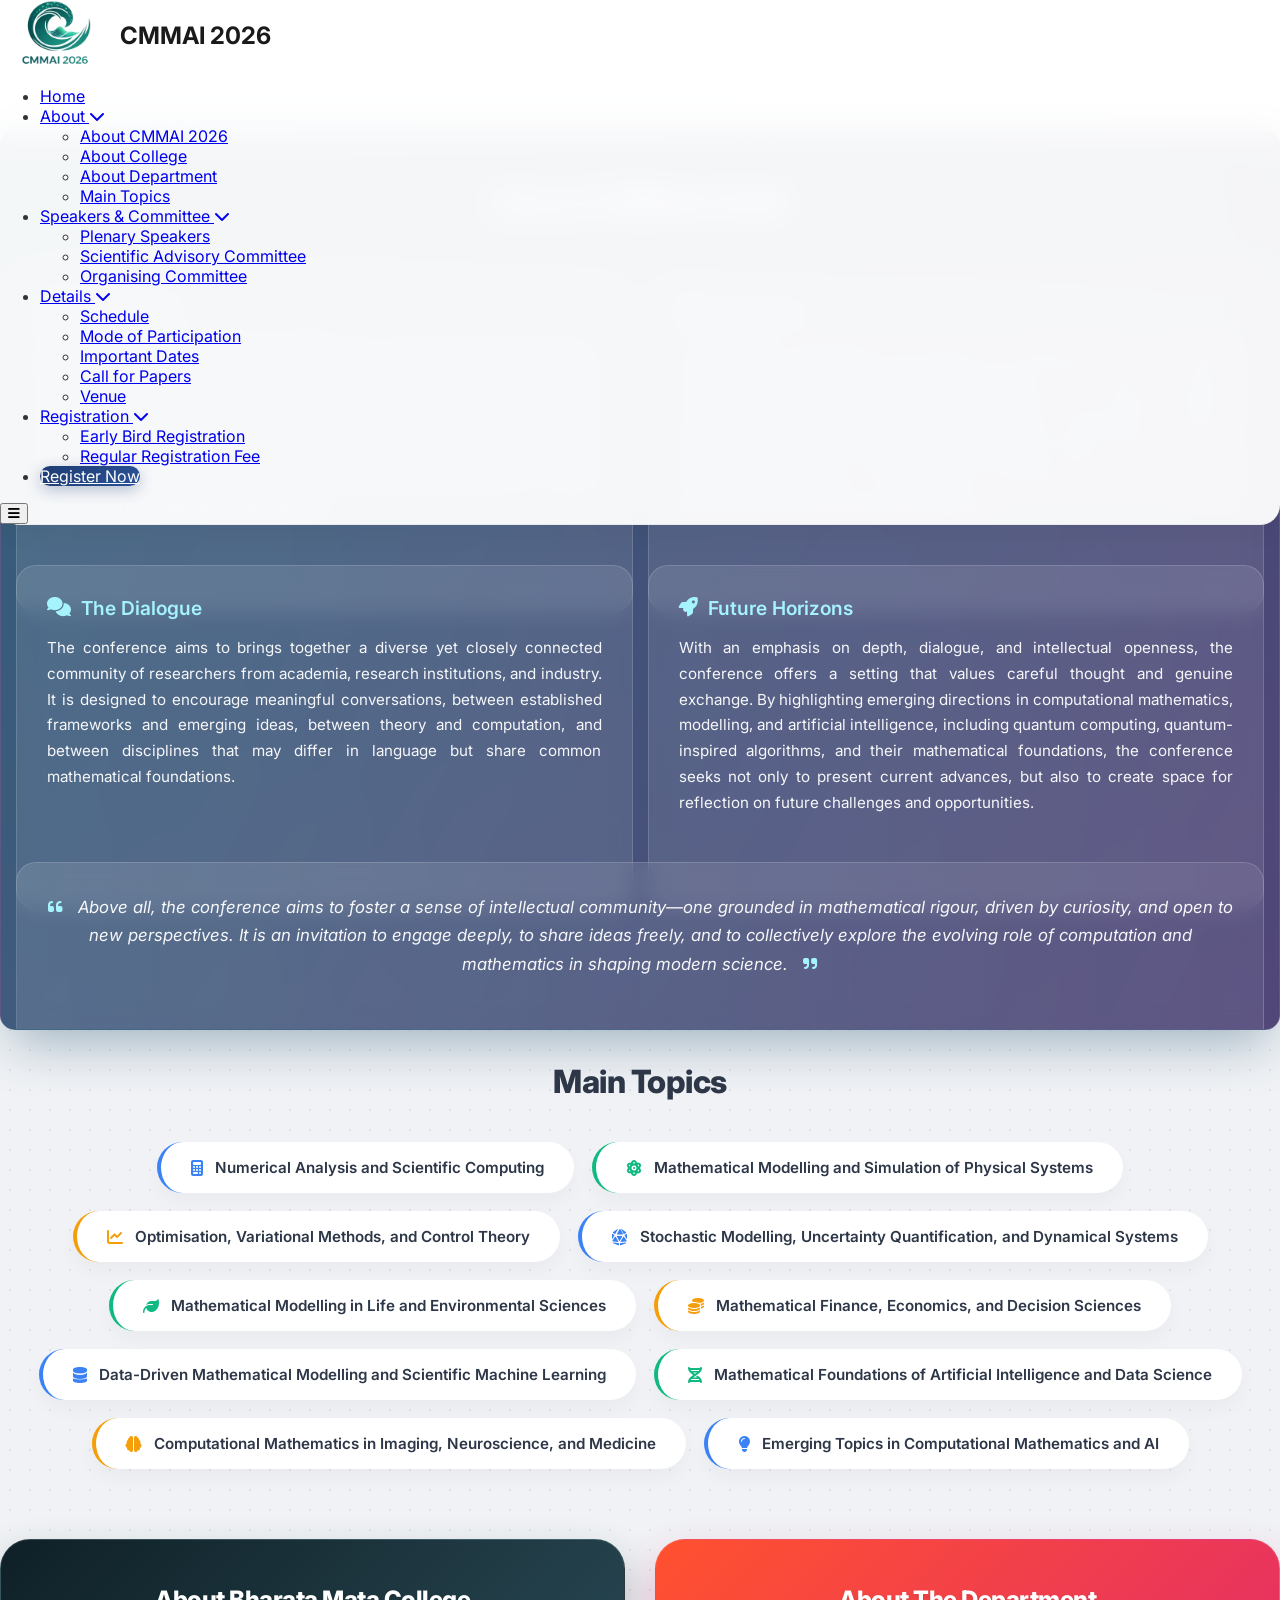
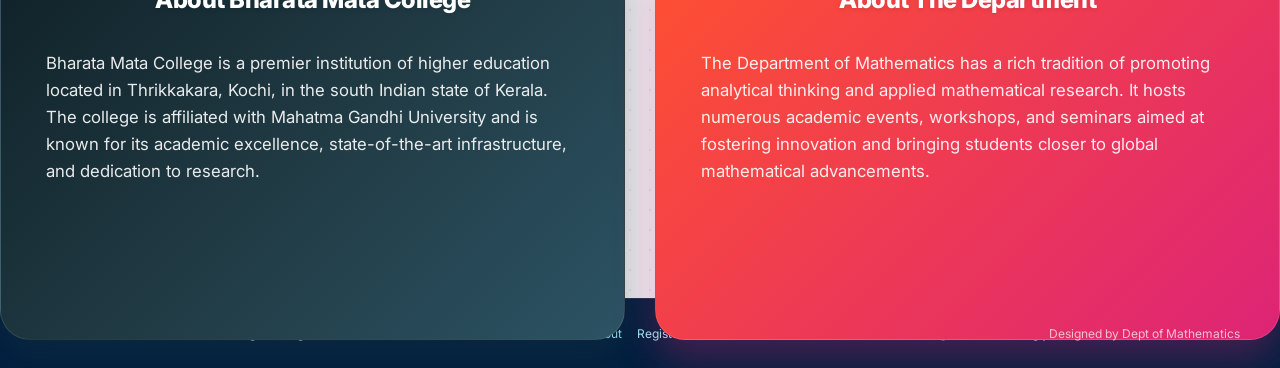
==== about.html @ ddd9d0bb "about.html file pasted from Raj Workspace" ====
<!DOCTYPE html>
<html lang="en">
<head>
    <meta charset="UTF-8">
    <meta name="viewport" content="width=device-width, initial-scale=1.0">
    <title>CMMAI 2026 | International Academic Conference</title>
    
    <link rel="preconnect" href="https://fonts.googleapis.com">
    <link rel="preconnect" href="https://fonts.gstatic.com" crossorigin>
    <link href="https://fonts.googleapis.com/css2?family=Inter:wght@300;400;500;600;700&family=Merriweather:wght@400;700;900&display=swap" rel="stylesheet">
    <link rel="stylesheet" href="https://cdnjs.cloudflare.com/ajax/libs/font-awesome/6.4.0/css/all.min.css">
    
    <link rel="stylesheet" href="style.css">

    <style>
        /* --- Psychological Design Update --- */
        html { 
    scroll-behavior: smooth; 
    overflow-x: hidden; /* <-- यह लाइन जोड़ी है (New) */
    width: 100%;        /* <-- यह लाइन जोड़ी है (New) */
}

      body {
            background-color: #f0f2f5; /* Softer gray for less eye strain */
            background-image: radial-gradient(#dfe3e8 1px, transparent 1px); /* Subtle dot pattern */
            background-size: 20px 20px;
            color: #333;
            font-family: 'Inter', sans-serif;
            /* REQUESTED UPDATE: 10px padding for the whole page */
            padding-top: 80px; /* जितनी आपके नेवबार की ऊँचाई है, उतना स्पेस दें */
            box-sizing: border-box;
            margin: 0;
              overflow-x: hidden; /* <-- यह लाइन जोड़ी है (New) */
    width: 100%;        /* <-- यह लाइन जोड़ी है (New) */
    position: relative;
        }

        /* 1. MAIN CONFERENCE CARD: Wisdom & Depth (Blue/Purple) */
        .main-gradient-card {
            background: linear-gradient(120deg, #2b5876 0%, #4e4376 100%); /* Deep rich purple-blue */
            padding: 20px 15px !important; /* मोबाइल के लिए कम पैडिंग */
          border-radius: 15px !important; /* थोड़े छोटे कोनों के साथ मोबाइल पर अच्छा दिखता है */
            box-shadow: 0 25px 50px -12px rgba(43, 88, 118, 0.4) !important;
            margin-bottom: 25px;
            color: white;
            position: relative;
            overflow: hidden;
            border: 1px solid rgba(255, 255, 255, 0.1) !important;
        }
        
        /* Glassmorphism overlay for texture */
        .main-gradient-card::before {
            content: '';
            position: absolute;
            top: 0;
            left: 0;
            width: 100%;
            height: 100%;
            background: linear-gradient(45deg, rgba(255,255,255,0.05) 0%, rgba(255,255,255,0) 100%);
            z-index: 0;
            pointer-events: none;
        }
        /* 1. पहले टाइटल की चौड़ाई को टेक्स्ट के बराबर करें */
.section-title {
    display: table;           /* यह टाइटल को सिर्फ उतना ही चौड़ा रखेगा जितना टेक्स्ट है */
    margin-left: auto;        /* सेंटर करने के लिए */
    margin-right: auto;       /* सेंटर करने के लिए */
    position: relative;
    padding-bottom: 1rem;
    text-align: center;
}

/* 2. अब लाइन को 100% कर दें */
.section-title::after {
    content: '';
    position: absolute;
    bottom: 0;
    left: 0;                  /* अब 50% की ज़रूरत नहीं, शुरू से शुरू करें */
    width: 100%;              /* अब यह टाइटल की पूरी चौड़ाई के बराबर होगा */
    height: 3px;
    background-color: var(--accent-gold);
    transform: none;          /* translateX हटा दें क्योंकि अब हम left: 0 इस्तेमाल कर रहे हैं */
}
        .main-gradient-card .section-title {
            position: relative;
            z-index: 1;
            color: #ffffff;
        }

        /* --- UPDATED: New Grid Design for About Section --- */
        .about-grid-container {
            display: grid;
            grid-template-columns: repeat(auto-fit, minmax(45%, 1fr));
            gap: 15px;
            position: relative;
            z-index: 2;
            margin-top: 30px;
        }

        .about-feature-card {
            background: rgba(255, 255, 255, 0.1);
            backdrop-filter: blur(10px);
            border: 1px solid rgba(255, 255, 255, 0.15);
            padding: 30px;
            border-radius: 20px;
            transition: all 0.3s ease;
            height: 100%;
        }

        .about-feature-card:hover {
            background: rgba(255, 255, 255, 0.15);
            transform: translateY(-5px);
            box-shadow: 0 10px 30px rgba(0,0,0,0.2);
            border-color: rgba(255, 255, 255, 0.3);
        }

        .about-feature-card h4 {
            font-size: 1.2rem;
            margin-top: 0;
            margin-bottom: 15px;
            display: flex;
            align-items: center;
            gap: 10px;
            font-weight: 600;
            color: #a5f3fc; /* Light cyan accent */
        }

        .about-feature-card p {
            font-size: 0.95rem;
            line-height: 1.7;
            margin: 0;
            color: rgba(255, 255, 255, 0.95);
            text-align: justify;
        }

        /* Full width card for the final paragraph */
        .about-feature-card.full-width {
            grid-column: 1 / -1;
            background: linear-gradient(90deg, rgba(255,255,255,0.12) 0%, rgba(255,255,255,0.08) 100%);
            text-align: center;
        }
        .about-feature-card.full-width p {
            text-align: center;
            font-size: 1.05rem;
            font-style: italic;
        }

        @media (max-width: 768px) {
            .about-grid-container {
                grid-template-columns: 1fr;
            }
        }
        /* ------------------------------------------------ */

        /* 2. TOPICS: Diversity & Rhythm (Multi-colored) */
        .topics-container {
            display: flex;
            flex-wrap: wrap;
            justify-content: center;
            gap: 18px; /* Slightly more gap */
            margin-bottom: 70px;
        }

        .topic-pill {
            background: #ffffff;
            padding: 16px 30px;
            border-radius: 50px;
            box-shadow: 0 10px 20px rgba(0,0,0,0.03); /* Softer shadow */
            display: flex;
            align-items: center;
            gap: 12px;
            transition: all 0.3s cubic-bezier(0.34, 1.56, 0.64, 1); /* Spring physics */
            border-left: 4px solid transparent;
            position: relative;
            overflow: hidden;
        }

        .topic-pill:hover {
            transform: translateY(-5px) scale(1.02);
            box-shadow: 0 15px 35px rgba(0,0,0,0.08);
            background: #fff;
        }

        /* Psychological Coloring for Topics - Repeating Pattern */
        .topic-pill:nth-child(3n+1) { border-left-color: #3b82f6; } /* Blue - Logic */
        .topic-pill:nth-child(3n+1) i { color: #3b82f6; }
        .topic-pill:nth-child(3n+1):hover { background: linear-gradient(to right, rgba(59, 130, 246, 0.05), #fff); }

        .topic-pill:nth-child(3n+2) { border-left-color: #10b981; } /* Green - Growth */
        .topic-pill:nth-child(3n+2) i { color: #10b981; }
        .topic-pill:nth-child(3n+2):hover { background: linear-gradient(to right, rgba(16, 185, 129, 0.05), #fff); }

        .topic-pill:nth-child(3n+3) { border-left-color: #f59e0b; } /* Orange - Creativity */
        .topic-pill:nth-child(3n+3) i { color: #f59e0b; }
        .topic-pill:nth-child(3n+3):hover { background: linear-gradient(to right, rgba(245, 158, 11, 0.05), #fff); }

        .topic-pill span {
            font-weight: 600;
            font-size: 0.95rem;
            color: #2d3748;
        }

        /* 3. COLLEGE & DEPT CARDS: Distinct Identities */
        
        /* Common Card Styles */
        .college-card, .dept-card {
            border-radius: 30px;
            padding: 45px;
            height: 100%;
            transition: transform 0.4s ease, box-shadow 0.4s ease;
            border: 1px solid rgba(255, 255, 255, 0.1);
            position: relative;
        }

        /* College: Growth & Stability (Teal/Emerald) */
        .college-card {
            background: linear-gradient(135deg, #0f2027 0%, #203a43 50%, #2c5364 100%); /* Elegant Dark Teal */
            color: white;
            box-shadow: 0 20px 40px rgba(32, 58, 67, 0.3);
        }

        /* Department: Energy & Creativity (Sunset) */
        .dept-card {
            background: linear-gradient(135deg, #FF512F 0%, #DD2476 100%); /* Vibrant Red/Pink */
            color: white;
            box-shadow: 0 20px 40px rgba(221, 36, 118, 0.3);
        }

        .college-card:hover, .dept-card:hover {
            transform: translateY(-12px);
            box-shadow: 0 30px 60px rgba(0,0,0,0.3);
        }

        .college-card .section-title, 
        .dept-card .section-title {
            color: white !important;
            text-shadow: 0 2px 4px rgba(0,0,0,0.1);
            margin-bottom: 20px;
        }
        
        .college-card p, .dept-card p {
            color: rgba(255,255,255,0.9);
            font-size: 1.05rem;
            line-height: 1.6;
        }

        /* General UI Polish */
        .section-title {
            text-align: center;
            margin-bottom: 25px;
            font-weight: 800;
            letter-spacing: -0.5px;
            font-size: 2rem;
        }

.navbar {
    background: rgba(255, 255, 255, 0.95);
    backdrop-filter: blur(15px);
    box-shadow: 0 4px 30px rgba(0,0,0,0.05);
    border-bottom: 1px solid rgba(0,0,0,0.05);
    border-radius: 0 0 20px 20px;

    /* --- position: fixed का जादू --- */
    position: fixed !important; 
    top: 0;
    left: 0;
    width: 100%;
    z-index: 1000;
}
        
       /* --- फुटर का नया लेआउट --- */
.minimal-footer {
    background-color: #001f3f;
    color: #fff;
    padding: 15px 0; /* थोड़ा पैडिंग बढ़ाया ताकि कंटेंट साफ़ दिखे */
    font-size: 0.75rem;
    border-top: 1px solid rgba(255,255,255,0.1);
}

.footer-flex-container {
    display: flex;
    justify-content: space-between; /* यह लेफ्ट, मिड और राइट को अलग करेगा */
    align-items: center;
    max-width: 1200px;
    margin: 0 auto;
    padding: 0 20px;
}

/* बीच वाले लिंक्स की स्टाइल */
.footer-mini-links {
    list-style: none;
    display: flex;
    gap: 15px;
    margin: 0;
    padding: 0;
}

.footer-mini-links a {
    color: #a5f3fc;
    text-decoration: none;
    transition: 0.3s;
}

.footer-mini-links a:hover {
    color: #fff;
    text-underline-offset: 3px;
    text-decoration: underline;
}

/* मोबाइल के लिए सेटिंग (एक के नीचे एक दिखाना) */
@media (max-width: 768px) {
    .footer-flex-container {
        flex-direction: column;
        gap: 10px;
        text-align: center;
    }
    
    .footer-mini-links {
        justify-content: center;
    }
}

        section.container {
            padding-top: 50px;
            padding-bottom: 50px;
            max-width: 1200px; /* Constrain width for better reading on large screens */
            margin: 0 auto;
        }
    </style>
</head>
<body>

 

    <div class="nav-overlay" id="navOverlay"></div>

    <nav class="navbar">
        <a href="#home" class="brand" style="text-decoration: none; display: flex; align-items: center; gap: 15px;">
            <img src="logo.png" alt="CMMAI Logo" style="height: 70px; width: auto;">
            <div class="brand-text">
                <h1 style="margin: 0; color: #1a1a1a; font-weight: 700;">CMMAI 2026</h1>
            </div>
        </a>
        
        <ul class="nav-links" id="navLinks">
            <li><a href="#home">Home</a></li>
            
            <li class="dropdown">
                <a href="#about-cmmai" class="dropbtn">
                    About 
                    <i class="fas fa-chevron-down"></i>
                </a>
                <ul class="dropdown-content">
                    <li><a href="about.html#about-cmmai">About CMMAI 2026</a></li>
                    <li><a href="about.html#about-college">About College</a></li>
                    <li><a href="about.html#about-department">About Department</a></li>
                    <li><a href="about.html#topics">Main Topics</a></li>
                </ul>
            </li>
            
            <li class="dropdown">
                <a href="#speakers" class="dropbtn">
                    Speakers & Committee 
                    <i class="fas fa-chevron-down"></i>
                </a>
                <ul class="dropdown-content">
                    <li><a href="#speakers">Plenary Speakers</a></li>
                    <li><a href="#scientific-committee">Scientific Advisory Committee</a></li>
                    <li><a href="#committee">Organising Committee</a></li>
                </ul>
            </li>

            <li class="dropdown">
                <a href="#schedule" class="dropbtn">
                    Details 
                    <i class="fas fa-chevron-down"></i>
                </a>
                <ul class="dropdown-content">
                    <li><a href="#schedule">Schedule</a></li>
                    <li><a href="#mode">Mode of Participation</a></li>
                    <li><a href="#dates">Important Dates</a></li>
                    <li><a href="#call-for-papers">Call for Papers</a></li>
                    <li><a href="#venue">Venue</a></li>
                </ul>
            </li>
            
            <li class="dropdown">
                <a href="#fees" class="dropbtn">
                    Registration 
                    <i class="fas fa-chevron-down"></i>
                </a>
                <ul class="dropdown-content">
                    <li><a href="#early-bird">Early Bird Registration</a></li>
                    <li><a href="#regular-fee">Regular Registration Fee</a></li>
                </ul>
            </li>
            
            <li><a href="#register" class="btn btn-primary" style="color: white; border-radius: 50px; background: linear-gradient(135deg, #1e3c72, #2a5298); box-shadow: 0 4px 15px rgba(30,60,114,0.3);">Register Now</a></li>
        </ul>
        
        <button class="mobile-toggle" id="mobileToggle" aria-label="Toggle Menu"><i class="fas fa-bars"></i></button>
    </nav>

    <section id="about-cmmai" class="container" style="max-width: 2000px;">
        
        <div class="main-gradient-card">
            <h3 class="section-title" style="text-align: center;">About CMMAI 2026</h3>
            
            <div class="about-grid-container">
                <div class="about-feature-card">
                    <h4><i class="fas fa-globe-americas"></i> The Vision</h4>
                    <p>
                        Welcome to the International Conference on Computational Mathematics, Modelling and Artificial Intelligence, a thoughtfully curated forum dedicated to the exchange of ideas at the intersection of mathematics, computation, and intelligent systems. The conference is envisioned as a space where rigorous mathematical theory meets modern computational practice, and where researchers gather to reflect on how foundational ideas are shaping contemporary science and technology.
                    </p>
                </div>

                <div class="about-feature-card">
                    <h4><i class="fas fa-microchip"></i> The Impact</h4>
                    <p>
                        Computational mathematics has become a defining force in scientific discovery, enabling the understanding, prediction, and control of complex systems across an expanding range of disciplines. From numerical analysis and scientific computing to stochastic modelling, optimisation, and data-driven methodologies, mathematical thinking now plays a central role in addressing challenges in the physical, biological, economic, and data sciences, as well as in artificial intelligence.
                    </p>
                </div>

                <div class="about-feature-card">
                    <h4><i class="fas fa-comments"></i> The Dialogue</h4>
                    <p>
                        The conference aims to brings together a diverse yet closely connected community of researchers from academia, research institutions, and industry. It is designed to encourage meaningful conversations, between established frameworks and emerging ideas, between theory and computation, and between disciplines that may differ in language but share common mathematical foundations.
                    </p>
                </div>

                <div class="about-feature-card">
                    <h4><i class="fas fa-rocket"></i> Future Horizons</h4>
                    <p>
                        With an emphasis on depth, dialogue, and intellectual openness, the conference offers a setting that values careful thought and genuine exchange. By highlighting emerging directions in computational mathematics, modelling, and artificial intelligence, including quantum computing, quantum-inspired algorithms, and their mathematical foundations, the conference seeks not only to present current advances, but also to create space for reflection on future challenges and opportunities.
                    </p>
                </div>

                <div class="about-feature-card full-width">
                    <p>
                        <i class="fas fa-quote-left" style="margin-right: 10px; color: #a5f3fc;"></i>
                        Above all, the conference aims to foster a sense of intellectual community—one grounded in mathematical rigour, driven by curiosity, and open to new perspectives. It is an invitation to engage deeply, to share ideas freely, and to collectively explore the evolving role of computation and mathematics in shaping modern science.
                        <i class="fas fa-quote-right" style="margin-left: 10px; color: #a5f3fc;"></i>
                    </p>
                </div>
            </div>
        </div>

        <h3 id="topics" class="section-title" style="color: #2d3748;">Main Topics</h3>
        
        <div class="topics-container">
            <div class="topic-pill"><i class="fas fa-calculator"></i> <span>Numerical Analysis and Scientific Computing</span></div>
            <div class="topic-pill"><i class="fas fa-atom"></i> <span>Mathematical Modelling and Simulation of Physical Systems</span></div>
            <div class="topic-pill"><i class="fas fa-chart-line"></i> <span>Optimisation, Variational Methods, and Control Theory</span></div>
            <div class="topic-pill"><i class="fas fa-dice-d20"></i> <span>Stochastic Modelling, Uncertainty Quantification, and Dynamical Systems</span></div>
            <div class="topic-pill"><i class="fas fa-leaf"></i> <span>Mathematical Modelling in Life and Environmental Sciences</span></div>
            <div class="topic-pill"><i class="fas fa-coins"></i> <span>Mathematical Finance, Economics, and Decision Sciences</span></div>
            <div class="topic-pill"><i class="fas fa-database"></i> <span>Data-Driven Mathematical Modelling and Scientific Machine Learning</span></div>
            <div class="topic-pill"><i class="fas fa-dna"></i> <span>Mathematical Foundations of Artificial Intelligence and Data Science</span></div>
            <div class="topic-pill"><i class="fas fa-brain"></i> <span>Computational Mathematics in Imaging, Neuroscience, and Medicine</span></div>
            <div class="topic-pill"><i class="fas fa-lightbulb"></i> <span>Emerging Topics in Computational Mathematics and AI</span></div>
        </div>

        <div class="d-flex flex-wrap" style="display: flex; flex-wrap: wrap; gap: 30px;">
            <div class="col-md-6" style="flex: 1; min-width: 300px;">
                <div class="college-card">
                    <h3 id="about-college" class="section-title" style="margin-top: 0; font-size: 1.5rem; text-align: left;">About Bharata Mata College</h3>
                    <div class="about-text">
                        <p>Bharata Mata College is a premier institution of higher education located in Thrikkakara, Kochi, in the south Indian state of Kerala. The college is affiliated with Mahatma Gandhi University and is known for its academic excellence, state-of-the-art infrastructure, and dedication to research.</p>
                    </div>
                </div>
            </div>

            <div class="col-md-6" style="flex: 1; min-width: 300px;">
                <div class="dept-card">
                    <h3 id="about-department" class="section-title" style="margin-top: 0; font-size: 1.5rem; text-align: left;">About The Department</h3>
                    <div class="about-text">
                        <p>The Department of Mathematics has a rich tradition of promoting analytical thinking and applied mathematical research. It hosts numerous academic events, workshops, and seminars aimed at fostering innovation and bringing students closer to global mathematical advancements.</p>
                    </div>
                </div>
            </div>
        </div>
        
    </section>

  <footer class="minimal-footer">
    <div class="container footer-flex-container">
        <div class="footer-left">
            <p>© 2026 CMMAI - Bharata Mata College. All Rights Reserved.</p>
        </div>

        <div class="footer-center">
            <ul class="footer-mini-links">
                <li><a href="#home">Home</a></li>
                <li><a href="#about-cmmai">About</a></li>
                <li><a href="#register">Register</a></li>
            </ul>
        </div>

        <div class="footer-right">
            <p>
                Contact: contact@cmmai2026.org | 
                <span style="opacity: 0.7;">Designed by Dept of Mathematics</span>
            </p>
        </div>
    </div>
</footer>
    
    <script src="script.js"></script>
</body>
</html>
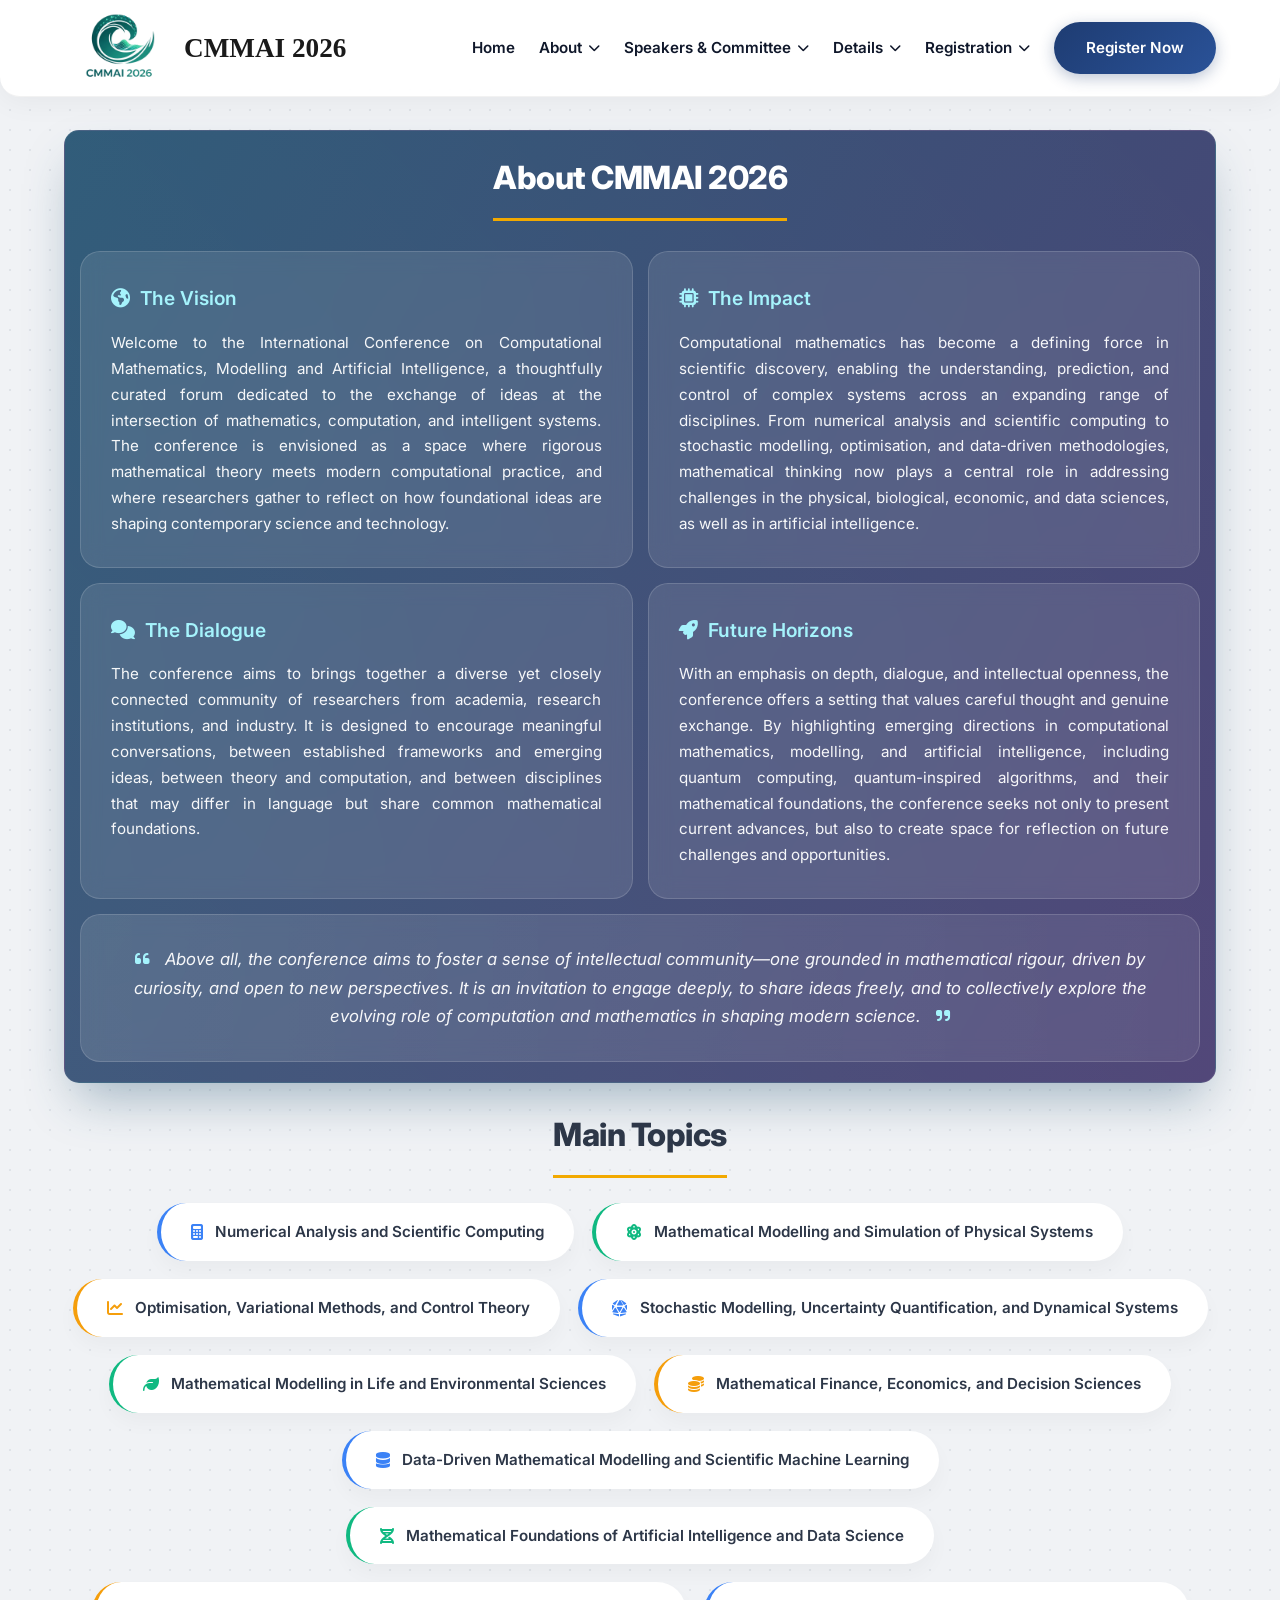
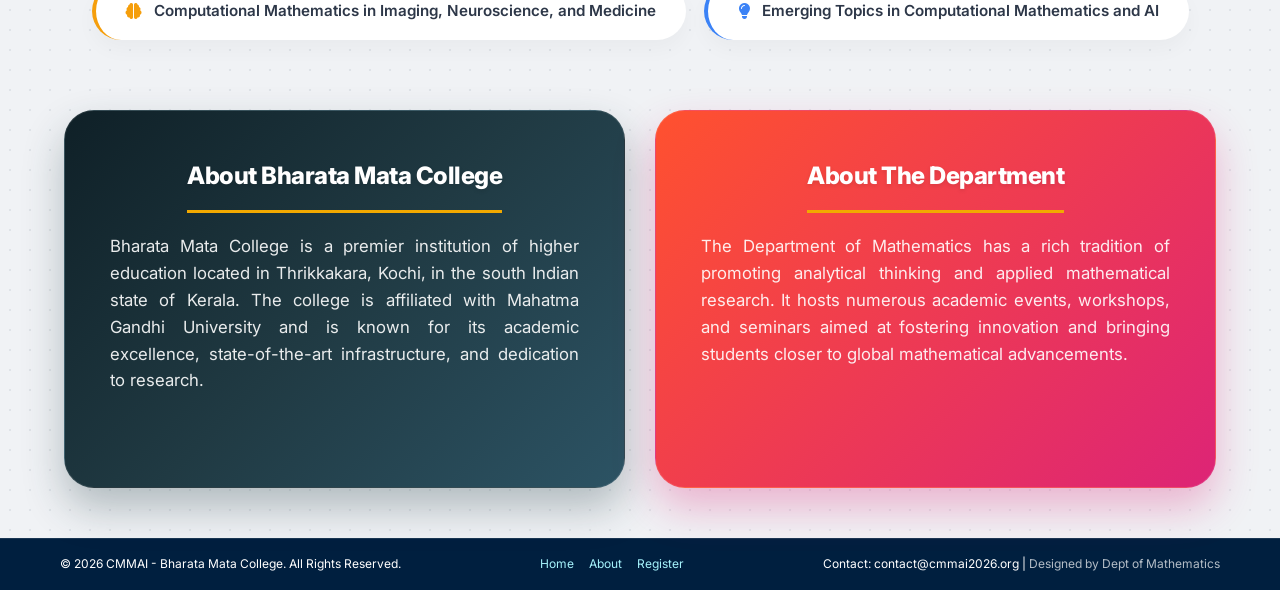
==== commit 42d01bb2: "style.css all code pasted in about.html" ====
--- a/about.html
+++ b/about.html
@@ -10,9 +10,296 @@
     <link href="https://fonts.googleapis.com/css2?family=Inter:wght@300;400;500;600;700&family=Merriweather:wght@400;700;900&display=swap" rel="stylesheet">
     <link rel="stylesheet" href="https://cdnjs.cloudflare.com/ajax/libs/font-awesome/6.4.0/css/all.min.css">
     
-    <link rel="stylesheet" href="style.css">
+   
 
     <style>
+    
+    /* ===================================================
+   1. GLOBAL VARIABLES & RESET
+   =================================================== */
+:root {
+    --primary-navy: #001f3f;    
+    --secondary-blue: #0284c7;  
+    --accent-gold: #f2a900;      
+    --bg-light: #f8fafc;        
+    --bg-white: #ffffff;
+    --text-dark: #0f172a;
+    --text-muted: #475569;
+    --border-color: #e2e8f0;
+    --check-green: #10b981;      
+    --font-heading: 'Merriweather', serif;
+    --font-body: 'Inter', sans-serif;
+    --transition: all 0.3s ease;
+}
+
+* { margin: 0; padding: 0; box-sizing: border-box; }
+html { scroll-behavior: smooth; }
+body {
+    font-family: var(--font-body);
+    color: var(--text-dark);
+    background-color: var(--bg-white);
+    line-height: 1.7;
+    -webkit-font-smoothing: antialiased;
+    overflow-x: hidden;
+}
+
+.container { max-width: 2000px; margin: 0 auto; padding: 2rem 5%; }
+.bg-gray { background-color: var(--bg-light); border-top: 1px solid var(--border-color); border-bottom: 1px solid var(--border-color); }
+
+
+.sub-heading { font-family: var(--font-heading); font-size: 1.5rem; color: var(--text-dark); text-align: center; margin: 3rem 0 1.5rem 0; font-weight: 700; }
+
+/* Buttons */
+.btn { display: inline-block; padding: 0.8rem 2rem; font-size: 1rem; font-weight: 600; text-decoration: none; border-radius: 4px; transition: var(--transition); text-align: center; cursor: pointer; border: none; }
+.btn-primary { background-color: var(--secondary-blue); color: #fff; }
+.btn-primary:hover { background-color: #0369a1; transform: translateY(-2px); box-shadow: 0 4px 10px rgba(2,132,199,0.3); }
+.btn-large-block { display: block; width: 100%; max-width: 800px; margin: 2rem auto; padding: 1.2rem; font-size: 1.3rem; font-weight: 700; border-radius: 8px; box-shadow: 0 4px 15px rgba(2, 132, 199, 0.3); }
+.btn-danger { background-color: #ef4444; color: white; font-size: 1.1rem; border-radius: 6px; padding: 1rem 2rem; display: block; width: 100%; max-width: 450px; margin: 2rem auto 0; text-align: center; text-decoration: none; font-weight: bold; transition: var(--transition); }
+.btn-danger:hover { background-color: #dc2626; transform: translateY(-2px); box-shadow: 0 4px 10px rgba(239,68,68,0.3); }
+
+/* ===================================================
+   2. NAVBAR & TOP BAR (DESKTOP)
+   =================================================== */
+.top-bar { background-color: var(--primary-navy); color: var(--bg-white); padding: 0.6rem 5%; font-size: 0.85rem; display: flex; justify-content: space-between; align-items: center; }
+.top-bar-links a { color: #cbd5e1; text-decoration: none; margin-left: 1.5rem; transition: var(--transition); font-weight: 500; }
+.top-bar-links a:hover { color: var(--accent-gold); }
+
+.navbar { background-color: var(--bg-white); padding: 0.8rem 5%; display: flex; align-items: center; box-shadow: 0 4px 10px rgba(0,0,0,0.06); position: sticky; top: 0; z-index: 1000; }
+.brand h1 { font-family: var(--font-heading); color: var(--primary-navy); font-size: 1.7rem; font-weight: 900; white-space: nowrap; margin: 0; }
+
+/* Desktop Menu Container (Extreme Right Aligned) */
+.nav-links { display: flex; list-style: none; gap: 1.5rem; align-items: center; margin: 0 0 0 auto; padding: 0; justify-content: flex-end; }
+.nav-links li { list-style: none; }
+.nav-links a { text-decoration: none; color: var(--text-dark); font-weight: 600; font-size: 0.95rem; transition: var(--transition); }
+.nav-links > li > a:hover { color: var(--secondary-blue); }
+
+.mobile-toggle { display: none; background: none; border: none; font-size: 1.8rem; color: var(--primary-navy); cursor: pointer; transition: 0.3s; margin-left: auto; }
+.mobile-toggle:hover { color: var(--secondary-blue); transform: scale(1.1); }
+
+/* Dropdown Desktop */
+.dropdown { position: relative; }
+.dropdown .dropbtn { display: flex; align-items: center; gap: 6px; cursor: pointer; }
+.dropdown .dropbtn i { font-size: 0.75rem; transition: transform 0.3s ease; }
+.dropdown .dropbtn i.fa-plus, .dropdown .dropbtn i.fa-minus { display: none; }
+.dropdown .dropbtn i.fa-chevron-down { display: inline-block; }
+
+.dropdown-content {
+    display: none; position: absolute; background-color: var(--bg-white); min-width: 260px;
+    box-shadow: 0 10px 25px rgba(0,0,0,0.1); z-index: 1000; border-radius: 8px; top: 100%; right: 0; padding: 0.5rem 0; border: 1px solid var(--border-color);
+    list-style: none; margin: 0;
+}
+.dropdown-content li { width: 100%; list-style: none; }
+.dropdown-content a { color: var(--text-dark); padding: 12px 20px; display: block; font-size: 0.9rem; font-weight: 500; border-bottom: 1px solid var(--bg-light); transition: 0.2s ease; }
+.dropdown-content a:last-child { border-bottom: none; }
+.dropdown-content a:hover { background-color: var(--bg-light); color: var(--secondary-blue); padding-left: 25px; } 
+
+@media (min-width: 1025px) {
+    .dropdown:hover .dropdown-content { display: block; animation: fadeIn 0.3s ease forwards; }
+    .dropdown:hover .dropbtn i.fa-chevron-down { transform: rotate(180deg); color: var(--secondary-blue); }
+}
+
+.nav-overlay { display: none; }
+
+/* ===================================================
+   3. RESPONSIVE NAVBAR (MOBILE & TABLET < 1024px)
+   =================================================== */
+@media (max-width: 1024px) {
+    .top-bar { display: none; }
+    .navbar { padding: 1rem 5%; justify-content: space-between; }
+    .mobile-toggle { display: block; z-index: 1002; position: relative; }
+
+    /* Offcanvas Mobile Menu with Scroll */
+    .nav-links { 
+        position: fixed; top: 0; right: -100%; width: 340px; max-width: 85vw; height: 100vh; 
+        background-color: var(--bg-white); flex-direction: column; align-items: flex-start;
+        justify-content: flex-start;
+        padding: 6rem 1.5rem 3rem 1.5rem; box-shadow: -10px 0 25px rgba(0,0,0,0.15); 
+        gap: 0; transition: right 0.4s cubic-bezier(0.77, 0, 0.175, 1); z-index: 1001;
+        overflow-y: auto; list-style: none; margin: 0;
+        -webkit-overflow-scrolling: touch; /* Smooth scrolling on iOS */
+    }
+    .nav-links.active { right: 0; }
+    
+    .nav-links > li { width: 100%; border-bottom: 1px solid var(--border-color); list-style: none; }
+    .nav-links > li:last-child { border-bottom: none; margin-top: 1.5rem; } 
+    .nav-links a { font-size: 1.15rem; width: 100%; display: block; padding: 1.2rem 0; color: var(--text-dark); }
+    .nav-links > li > a.btn { padding: 1rem; border-radius: 6px; text-align: center; margin-bottom: 2rem;}
+
+    /* Mobile Accordion Dropdown Setup */
+    .dropdown .dropbtn { display: flex; justify-content: space-between; align-items: center; width: 100%; }
+    .dropdown .dropbtn i.fa-chevron-down { display: none; }
+    .dropdown .dropbtn i.fa-plus { display: inline-block; font-size: 1.1rem; color: var(--secondary-blue); transition: 0.3s ease; }
+    .dropdown .dropbtn i.fa-minus { display: none; font-size: 1.1rem; color: var(--secondary-blue); transition: 0.3s ease; }
+    
+    .dropdown.active .dropbtn i.fa-plus { display: none; }
+    .dropdown.active .dropbtn i.fa-minus { display: inline-block; transform: rotate(180deg); }
+    
+    .dropdown-content {
+        display: none; position: static; box-shadow: none; border: none;
+        background-color: var(--bg-light); padding: 0; width: 100%;
+        border-radius: 8px; border-left: 4px solid var(--secondary-blue); margin-bottom: 1rem;
+        list-style: none; overflow: hidden;
+    }
+    .dropdown.active .dropdown-content { display: block; animation: slideDown 0.4s ease forwards; }
+    .dropdown-content a { font-size: 1.05rem; padding: 0.8rem 1.5rem; border-bottom: 1px solid #e2e8f0; }
+
+    .nav-overlay {
+        display: block; position: fixed; top: 0; left: 0; width: 100%; height: 100%;
+        background: rgba(0, 31, 63, 0.7); z-index: 1000; opacity: 0; visibility: hidden; transition: 0.4s ease;
+        backdrop-filter: blur(4px);
+    }
+    .nav-overlay.active { opacity: 1; visibility: visible; }
+}
+
+@keyframes slideDown { 
+    from { opacity: 0; transform: translateY(-15px); } 
+    to { opacity: 1; transform: translateY(0); } 
+}
+@keyframes fadeIn { 
+    from { opacity: 0; transform: translateY(10px); } 
+    to { opacity: 1; transform: translateY(0); } 
+}
+
+/* ===================================================
+   4. HERO, COUNTDOWN & SECTIONS
+   =================================================== */
+.hero { position: relative;  center/cover; padding: 6rem 5%; color: var(--bg-white); min-height: 70vh; display: flex; align-items: center; }
+.hero-content { max-width: 900px; border-left: 4px solid var(--accent-gold); padding-left: 2rem; }
+.hero-title { font-family: var(--font-heading); font-size: clamp(2.5rem, 6vw, 4.5rem); font-weight: 900; line-height: 1.1; margin-bottom: 1rem; }
+.hero-desc { font-size: clamp(1.1rem, 2vw, 1.3rem); font-weight: 300; margin-bottom: 2rem; color: #e2e8f0; }
+.event-meta { display: flex; flex-wrap: wrap; gap: 2rem; margin-bottom: 2rem; font-size: 1.1rem; font-weight: 500; }
+.event-meta div { display: flex; align-items: center; gap: 0.75rem; }
+.event-meta i { color: var(--accent-gold); font-size: 1.3rem; }
+
+.countdown-section { background-color: var(--primary-navy); color: var(--bg-white); text-align: center; padding: 3rem 5%; border-bottom: 4px solid var(--accent-gold); }
+.countdown-section h2 { font-family: var(--font-heading); font-size: 1.8rem; margin-bottom: 1.5rem; letter-spacing: 1px; }
+.timer-grid { display: flex; justify-content: center; gap: 2rem; max-width: 600px; margin: 0 auto; }
+.timer-box { display: flex; flex-direction: column; align-items: center; }
+.timer-box span { font-size: 3rem; font-weight: 700; font-family: var(--font-body); line-height: 1; margin-bottom: 0.5rem; }
+.timer-box p { font-size: 0.9rem; text-transform: uppercase; letter-spacing: 2px; color: #ccc; }
+
+.about-text { font-size: 1.1rem; color: var(--text-muted); line-height: 1.8; text-align: justify; margin-bottom: 3rem; }
+.about-text p { margin-bottom: 1.5rem; }
+.topics-grid { display: grid; grid-template-columns: repeat(auto-fit, minmax(700px, 1fr)); gap: 0.2rem; margin-top: 0.2rem; }
+.topic-item { display: flex; align-items: flex-start; gap: 1rem; font-size: 1.05rem; color: var(--text-dark); background: var(--bg-white); padding: 1rem 1.5rem; border-radius: 6px; box-shadow: 0 2px 5px rgba(0,0,0,0.02); border: 1px solid var(--border-color); }
+.topic-item i { color: var(--check-green); font-size: 1.2rem; margin-top: 0.2rem; }
+
+.speakers-grid { display: grid; grid-template-columns: repeat(auto-fill, minmax(300px, 1fr)); gap: 1.5rem; }
+.four-col-grid { display: grid; grid-template-columns: repeat(4, 1fr); gap: 1.5rem; }
+.convenor-grid { display: grid; grid-template-columns: repeat(3, 1fr); gap: 1.5rem; }
+.speaker-card { background: var(--bg-light); border-radius: 12px; overflow: hidden; transition: var(--transition); display: flex; flex-direction: column; border: 2px solid var(--border-color); }
+.speaker-card:hover { transform: translateY(-5px); box-shadow: 0 10px 25px rgba(0,0,0,0.08); background: var(--bg-white); border-color: var(--secondary-blue); }
+.speaker-img { width: 100%; height: 280px; object-fit: cover; object-position: top; background-color: #e2e8f0; }
+.speaker-info { padding: 1.5rem; flex-grow: 1; display: flex; flex-direction: column; text-align: left; }
+.speaker-name { font-family: var(--font-heading); font-size: 1.15rem; color: var(--text-dark); margin-bottom: 0.5rem; font-weight: 700; line-height: 1.3;}
+.speaker-role { font-size: 0.95rem; color: var(--text-muted); line-height: 1.5; }
+
+.mode-grid { display: flex; gap: 2rem; justify-content: center; flex-wrap: wrap; text-align: center; margin-top: 2rem; }
+.mode-card { flex: 1; min-width: 280px; max-width: 400px; border: 1px solid var(--border-color); border-radius: 8px; overflow: hidden; background: var(--bg-white); box-shadow: 0 4px 6px rgba(0,0,0,0.05); }
+.mode-header { background-color: var(--secondary-blue); color: white; padding: 1.2rem; font-weight: 700; font-size: 1.2rem; }
+.mode-body { padding: 2rem; font-size: 1.6rem; font-weight: 600; color: var(--text-dark); }
+
+.fee-grid, .date-grid { display: grid; grid-template-columns: repeat(auto-fit, minmax(280px, 1fr)); gap: 2rem; margin-bottom: 3rem; }
+.fee-card { border: 1px solid var(--border-color); border-radius: 8px; overflow: hidden; background: var(--bg-white); box-shadow: 0 4px 6px rgba(0,0,0,0.03); text-align: center; display: flex; flex-direction: column; }
+.fee-header { background-color: var(--secondary-blue); color: white; padding: 1rem; font-weight: 700; font-size: 1.1rem; }
+.fee-amount { padding: 1.5rem; font-size: 1.5rem; font-weight: 700; color: var(--text-dark); }
+.date-card { border: 1px solid var(--border-color); border-radius: 8px; overflow: hidden; background: var(--bg-white); box-shadow: 0 4px 6px rgba(0,0,0,0.05); text-align: center; }
+.date-header { background-color: var(--secondary-blue); color: white; padding: 1rem; font-weight: 700; font-size: 1.2rem; }
+.date-body { padding: 2rem 1rem; }
+.date-body p { margin-bottom: 1rem; font-size: 1.1rem; color: var(--text-muted); }
+.date-body strong { color: var(--text-dark); font-weight: 700; font-size: 1.15rem; }
+.fee-grid-2 { display: grid; grid-template-columns: 1fr 1fr; gap: 2rem; max-width: 800px; margin: 0 auto 3rem auto; }
+
+.call-list { list-style: none; margin-top: 2rem; padding: 0;}
+.call-list li { display: flex; align-items: flex-start; gap: 1rem; margin-bottom: 1.5rem; font-size: 1.1rem; color: var(--text-dark); background: var(--bg-white); padding: 1.5rem; border-radius: 8px; border: 1px solid var(--border-color); list-style: none;}
+.call-list li i { color: var(--text-dark); font-size: 1.2rem; margin-top: 0.3rem; flex-shrink: 0; } 
+.call-list li span { word-break: break-word; overflow-wrap: break-word; }
+.call-list a { color: var(--secondary-blue); text-decoration: none; font-weight: 600; word-break: break-all; }
+
+.venue-section { background-color: var(--secondary-blue); color: white; padding: 2rem 5%; margin-top: 2rem; }
+.venue-section .section-title { color: white; }
+.venue-section .section-title::after { background-color: white; }
+.venue-desc { font-size: 1.1rem; max-width: 900px; margin: 0 auto 3rem; line-height: 1.8; text-align: justify; }
+.transport-grid { display: grid; grid-template-columns: repeat(auto-fit, minmax(300px, 1fr)); gap: 2rem; max-width: 1200px; margin: 0 auto; }
+.transport-card { border: 1px solid rgba(255,255,255,0.3); padding: 2rem; border-radius: 8px; background: rgba(0,0,0,0.05); transition: var(--transition); }
+.transport-card:hover { background: rgba(0,0,0,0.1); border-color: rgba(255,255,255,0.6); }
+.transport-card h4 { font-size: 1.4rem; margin-bottom: 1rem; display: flex; align-items: center; gap: 0.8rem; font-family: var(--font-heading); }
+.transport-card p { font-size: 1rem; line-height: 1.7; opacity: 0.9; margin-bottom: 1.5rem; text-align: justify; }
+.transport-link { color: white; text-decoration: none; font-weight: 600; font-size: 0.95rem; }
+.transport-link:hover { text-decoration: underline; }
+
+@media (max-width: 768px) {
+    .container { padding: 3rem 5%; }
+    .section-title { font-size: 1.8rem; margin-bottom: 2rem; }
+    .mt-4 { margin-top: 2.5rem; }
+    .btn-large-block { font-size: 1.1rem; }
+    .timer-grid { gap: 1rem; }
+    .timer-box span { font-size: 2rem; }
+    .hero-content { border-left: none; padding-left: 0; }
+    .topics-grid { grid-template-columns: 1fr; }
+    .fee-grid, .fee-grid-2 { grid-template-columns: 1fr 1fr !important; gap: 0.8rem; }
+    .fee-grid .fee-card:last-child { grid-column: span 2; }
+    .fee-header { font-size: 0.85rem; padding: 0.6rem 0.4rem; }
+    .fee-amount { font-size: 1.1rem; padding: 0.8rem; }
+    .speakers-grid, .four-col-grid, .convenor-grid { grid-template-columns: 1fr 1fr !important; gap: 1rem; }
+    .speaker-img { height: 160px; } 
+    .speaker-info { padding: 1rem 0.8rem; }
+    .speaker-name { font-size: 0.95rem; }
+    .speaker-role { font-size: 0.8rem; line-height: 1.4; }
+    .mode-header { padding: 0.5rem; font-size: 0.8rem; }
+}
+
+/* ===================================================
+   FOOTER STYLES (Copied from Section 12)
+   =================================================== */
+.site-footer {
+    background-color: var(--primary-navy);
+    color: #cbd5e1;
+    padding: 4rem 0 0 0;
+    position: relative;
+    font-family: var(--font-body);
+    border-top: 5px solid var(--accent-gold);
+}
+
+.container { max-width: 1500px; margin: 0 auto; padding: 2rem 5%; }
+
+.footer-grid { display: grid; grid-template-columns: repeat(auto-fit, minmax(250px, 1fr)); gap: 3rem; margin-bottom: 3rem; }
+.footer-col h4 { font-family: var(--font-heading); color: white; font-size: 1.3rem; margin-bottom: 1.5rem; position: relative; padding-bottom: 0.5rem; }
+.footer-col h4::after { content: ''; position: absolute; left: 0; bottom: 0; width: 40px; height: 2px; background-color: var(--accent-gold); }
+.footer-desc { line-height: 1.6; margin-bottom: 1.5rem; font-size: 0.95rem; }
+
+.footer-links { list-style: none; padding: 0; }
+.footer-links li { margin-bottom: 0.8rem; }
+.footer-links a { color: #cbd5e1; text-decoration: none; transition: var(--transition); display: inline-block; }
+.footer-links a:hover { color: var(--accent-gold); transform: translateX(5px); }
+
+.contact-item { display: flex; gap: 1rem; margin-bottom: 1rem; align-items: flex-start; }
+.contact-item i { color: var(--accent-gold); margin-top: 0.3rem; }
+
+.social-links { display: flex; gap: 1rem; margin-top: 1.5rem; }
+.social-btn {
+    width: 40px; height: 40px; background: rgba(255,255,255,0.1);
+    border-radius: 50%; display: flex; align-items: center; justify-content: center;
+    color: white; text-decoration: none; transition: var(--transition);
+    border: 1px solid transparent;
+}
+.social-btn:hover { background: var(--secondary-blue); transform: translateY(-3px); border-color: rgba(255,255,255,0.2); }
+
+.footer-bottom { background-color: rgba(0, 0, 0, 0.2); padding: 1.5rem 5%; text-align: center; font-size: 0.9rem; border-top: 1px solid rgba(255,255,255,0.1); }
+.footer-bottom p { margin: 0; }
+
+/* Back to Top Button */
+.back-to-top {
+    position: fixed; bottom: 30px; right: 30px;
+    background-color: var(--accent-gold); color: var(--primary-navy);
+    width: 50px; height: 50px; border-radius: 50%;
+    display: flex; align-items: center; justify-content: center;
+    font-size: 1.2rem; cursor: pointer;
+    opacity: 0; visibility: hidden; transition: var(--transition);
+    z-index: 990; box-shadow: 0 4px 10px rgba(0,0,0,0.3); border: none;
+}
+.back-to-top.show { opacity: 1; visibility: visible; transform: translateY(0); }
+.back-to-top:hover { background-color: white; transform: translateY(-5px); }
         /* --- Psychological Design Update --- */
         html { 
     scroll-behavior: smooth; 
